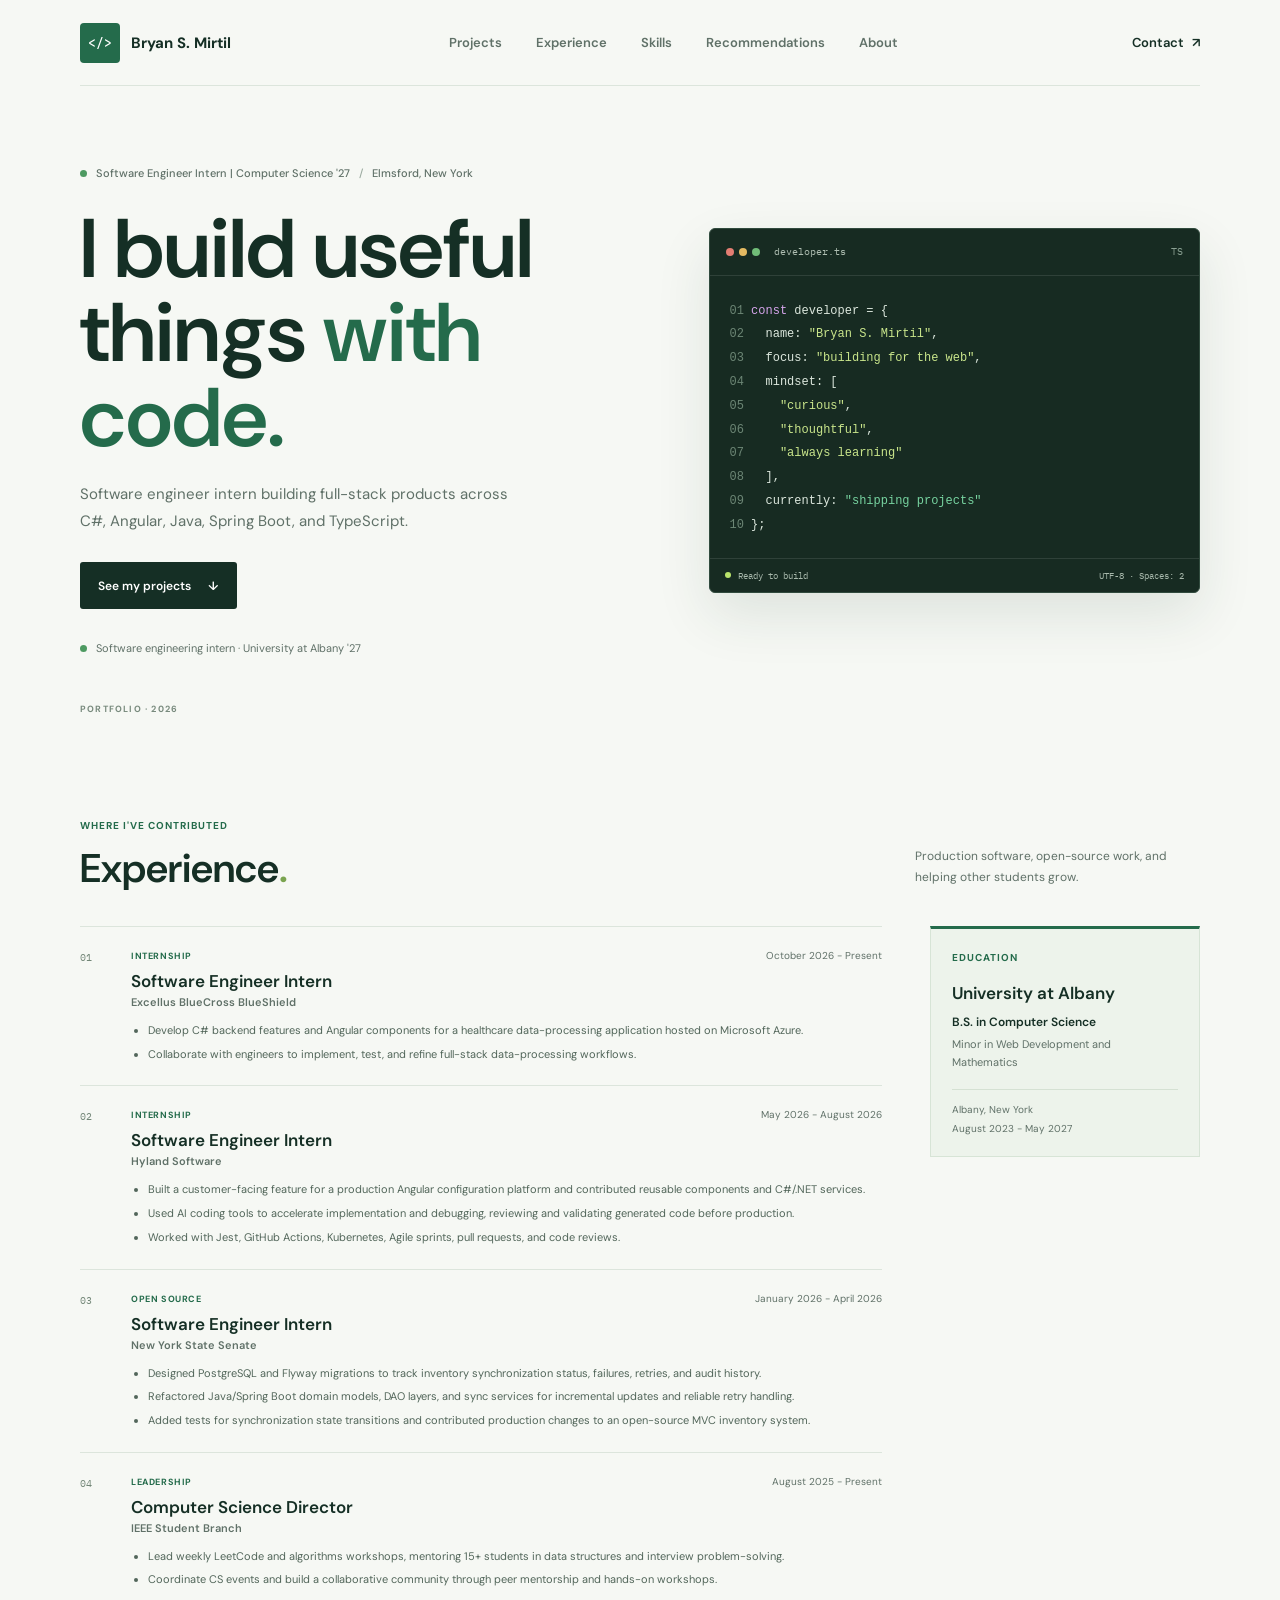
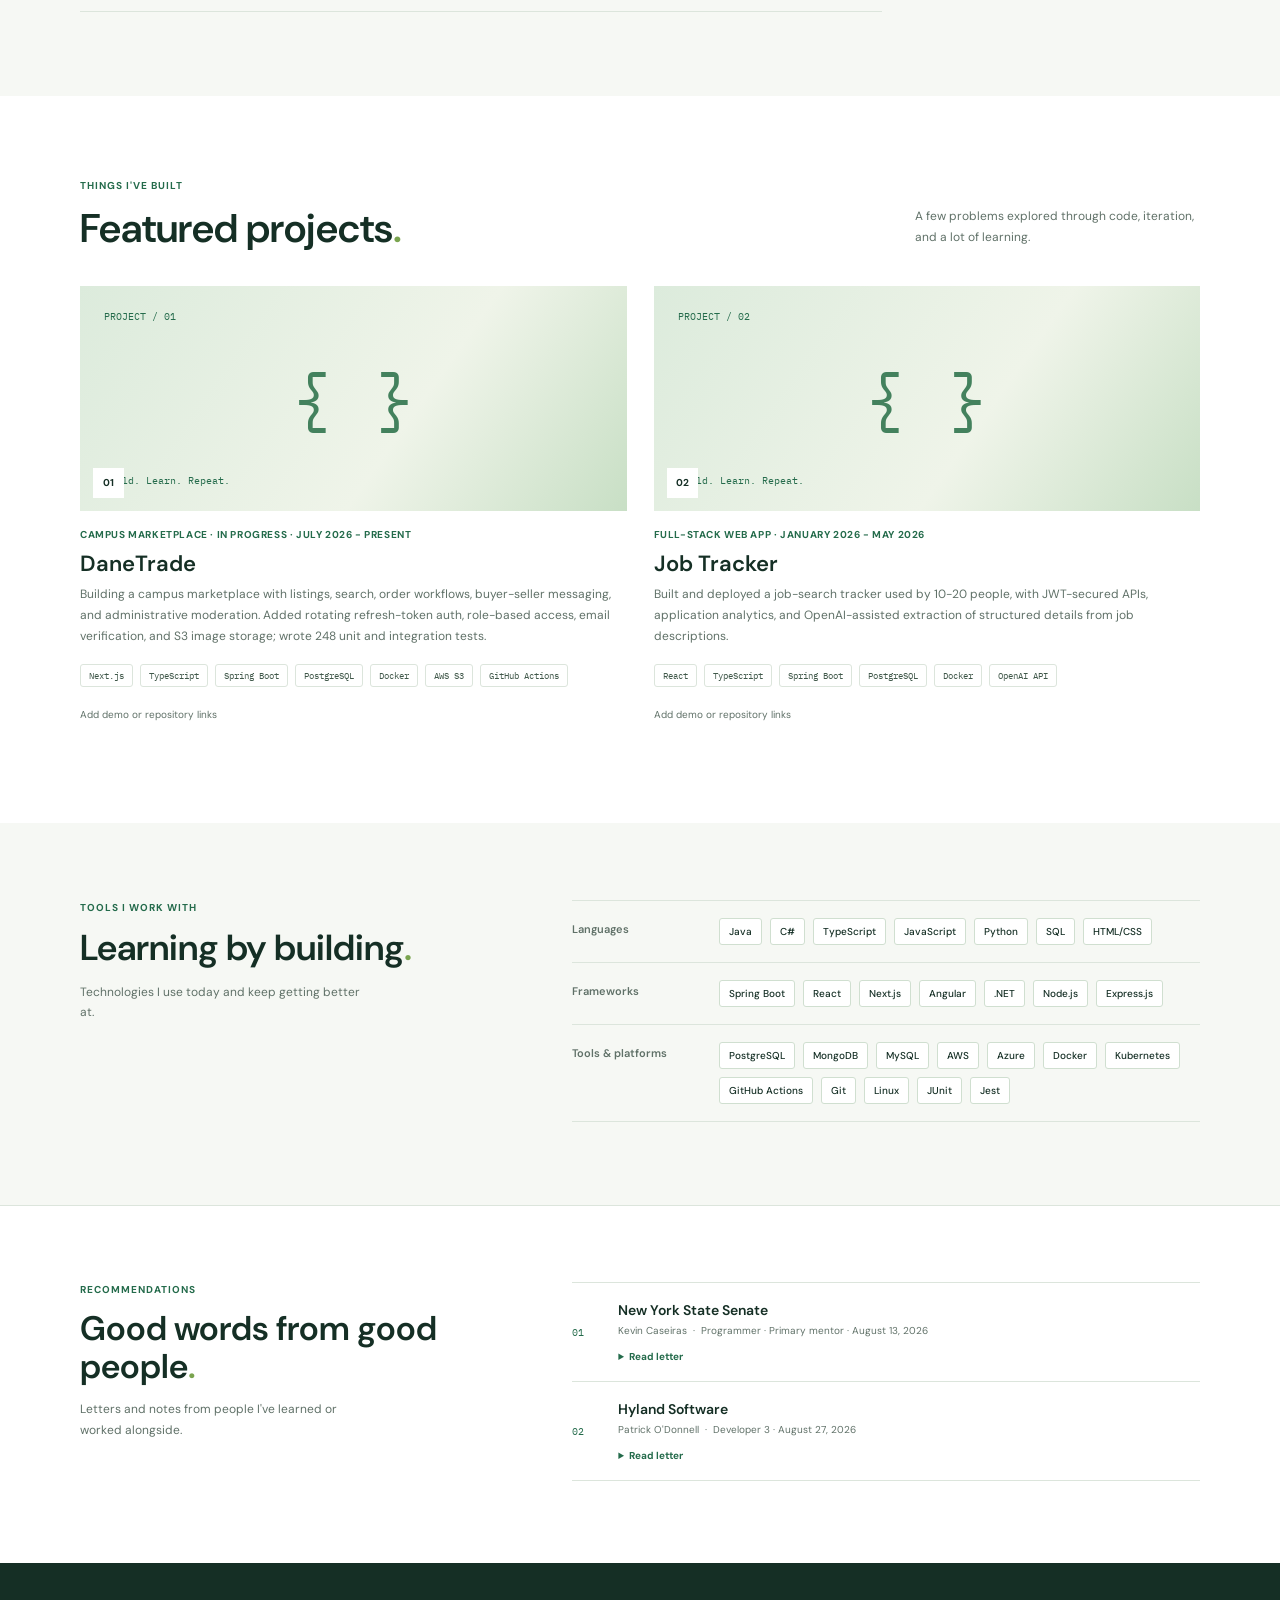
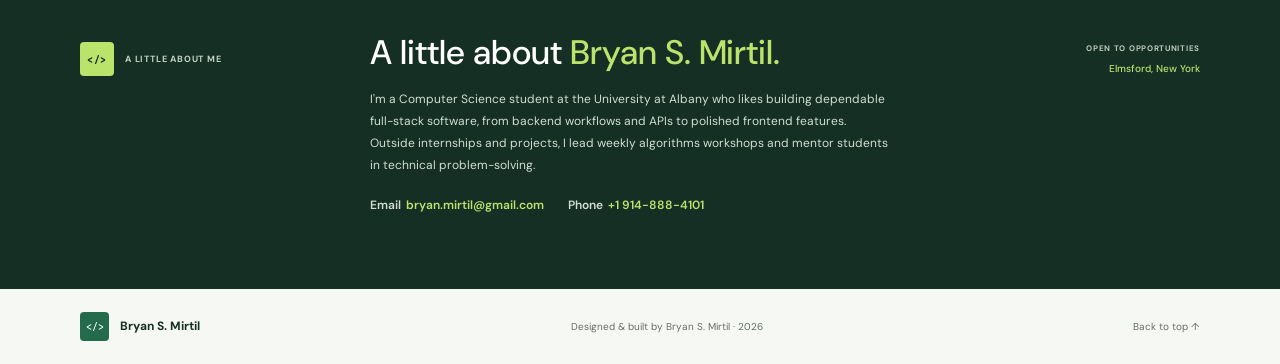
==== index.html @ 73e74c9e "Add files via upload" ====
<!doctype html>
<html lang="en">
  <head>
    <meta charset="utf-8">
    <meta name="viewport" content="width=device-width, initial-scale=1">
    <meta name="theme-color" content="#f6f8f4">
    <meta name="description" content="Software engineering portfolio, projects, and contact information.">
    <title>Your Name | Software Engineer</title>
    <link rel="preconnect" href="https://fonts.googleapis.com">
    <link rel="preconnect" href="https://fonts.gstatic.com" crossorigin>
    <link href="https://fonts.googleapis.com/css2?family=DM+Sans:wght@400;500;600;700&family=IBM+Plex+Mono:wght@400;500;600&display=swap" rel="stylesheet">
    <link rel="stylesheet" href="styles.css?v=5">
    <script src="content.js?v=8" defer></script>
    <script src="app.js?v=7" defer></script>
  </head>
  <body>
    <header class="site-header">
      <a class="wordmark" href="#top" aria-label="Your Name, home"><span class="wordmark-mark" aria-hidden="true">&lt;/&gt;</span><span data-name>Your Name</span></a>
      <nav class="main-nav" aria-label="Main navigation">
        <a href="#work">Projects</a>
        <a href="#experience">Experience</a>
        <a href="#skills">Skills</a>
        <a href="#recommendations">Recommendations</a>
        <a href="#about">About</a>
      </nav>
      <a class="header-contact" href="contact.html">Contact <span aria-hidden="true">↗</span></a>
    </header>

    <main id="top">
      <section class="hero section-wrap" aria-labelledby="hero-title">
        <div class="hero-copy">
          <p class="eyebrow"><span class="status-dot" aria-hidden="true"></span><span data-role>Aspiring Software Engineer</span><span class="eyebrow-divider">/</span><span data-location>Based in your city</span></p>
          <h1 id="hero-title">I build useful things <span>with code.</span></h1>
          <p class="hero-intro" data-intro>I'm Your Name, an aspiring software engineer who enjoys turning thoughtful ideas into reliable, accessible software.</p>
          <div class="hero-actions">
            <a class="button button-dark" href="#work">See my projects <span aria-hidden="true">↓</span></a>
            <a class="text-link" data-github-link href="https://github.com/">GitHub <span aria-hidden="true">↗</span></a>
            <a class="text-link" data-linkedin-link href="https://linkedin.com/">LinkedIn <span aria-hidden="true">↗</span></a>
          </div>
          <p class="hero-note"><span class="status-dot" aria-hidden="true"></span><span data-availability>Open to internships and opportunities</span></p>
        </div>
        <div class="code-window" aria-label="A code editor showing a developer profile">
          <div class="code-titlebar"><div class="window-dots" aria-hidden="true"><i></i><i></i><i></i></div><span>developer.ts</span><span class="window-language">TS</span></div>
          <pre class="code-content"><code><span class="code-muted">01</span> <span class="code-purple">const</span> developer = {
<span class="code-muted">02</span>   name: <span class="code-string">"<span data-code-name>Your Name</span>"</span>,
<span class="code-muted">03</span>   focus: <span class="code-string">"building for the web"</span>,
<span class="code-muted">04</span>   mindset: [
<span class="code-muted">05</span>     <span class="code-string">"curious"</span>,
<span class="code-muted">06</span>     <span class="code-string">"thoughtful"</span>,
<span class="code-muted">07</span>     <span class="code-string">"always learning"</span>
<span class="code-muted">08</span>   ],
<span class="code-muted">09</span>   currently: <span class="code-green">"shipping projects"</span>
<span class="code-muted">10</span> };</code></pre>
          <div class="code-status"><span><i></i> Ready to build</span><span>UTF-8 · Spaces: 2</span></div>
        </div>
        <div class="hero-index" aria-hidden="true">PORTFOLIO · <span data-year>2026</span></div>
      </section>

      <section class="experience-section" id="experience" aria-labelledby="experience-title">
        <div class="section-wrap">
          <div class="section-heading">
            <div><p class="eyebrow section-kicker">WHERE I'VE CONTRIBUTED</p><h2 id="experience-title">Experience<span class="heading-period">.</span></h2></div>
            <p class="section-aside">Production software, open-source work, and helping other students grow.</p>
          </div>
          <div class="experience-layout">
            <div class="experience-list" id="experience-list" aria-live="polite"></div>
            <aside class="education-panel" aria-labelledby="education-title">
              <p class="eyebrow section-kicker">EDUCATION</p>
              <h3 id="education-title" data-school>University at Albany</h3>
              <p class="education-degree" data-degree>B.S. in Computer Science</p>
              <p class="education-minor" data-minor>Minor in Web Development and Mathematics</p>
              <p class="education-meta"><span data-education-location>Albany, New York</span><span data-education-dates>August 2023 – May 2027</span></p>
            </aside>
          </div>
        </div>
      </section>

      <section class="work-section" id="work" aria-labelledby="work-title">
        <div class="section-wrap">
          <div class="section-heading">
            <div>
              <p class="eyebrow section-kicker">THINGS I'VE BUILT</p>
              <h2 id="work-title">Featured projects<span class="heading-period">.</span></h2>
            </div>
            <p class="section-aside">A few problems explored through code, iteration, and a lot of learning.</p>
          </div>
          <div class="project-grid" id="project-list" aria-live="polite"></div>
        </div>
      </section>

      <section class="skills-section" id="skills" aria-labelledby="skills-title">
        <div class="section-wrap skills-layout">
          <div class="skills-heading"><p class="eyebrow section-kicker">TOOLS I WORK WITH</p><h2 id="skills-title">Learning by building<span class="heading-period">.</span></h2><p class="skills-intro">Technologies I use today and keep getting better at.</p></div>
          <div class="skills-list" id="skills-list" aria-live="polite"></div>
        </div>
      </section>

      <section class="recommendations-section" id="recommendations" aria-labelledby="recommendations-title">
        <div class="section-wrap recommendations-layout">
          <div class="recommendations-heading"><p class="eyebrow section-kicker">RECOMMENDATIONS</p><h2 id="recommendations-title">Good words from good people<span class="heading-period">.</span></h2><p class="recommendation-intro">Letters and notes from people I've learned or worked alongside.</p></div>
          <div class="recommendation-list" id="recommendation-list" aria-live="polite"></div>
        </div>
      </section>

      <section class="about-section" id="about" aria-labelledby="about-title">
        <div class="section-wrap about-layout">
          <div class="about-label"><span class="about-mark" aria-hidden="true">&lt;/&gt;</span><span>A LITTLE ABOUT ME</span></div>
          <div class="about-copy">
            <h2 id="about-title">A little about <span data-name>Your Name</span><span class="about-period">.</span></h2>
            <p data-about>I'm growing as an engineer by building projects, learning from feedback, and getting curious about how things work under the hood.</p>
            <div class="contact-links">
              <a class="about-link" data-email-link href="mailto:hello@example.com">Email <span data-email>hello@example.com</span></a>
              <a class="about-link" data-phone-link href="tel:+19148884101">Phone <span data-phone>(914) 888-4101</span></a>
            </div>
          </div>
          <div class="about-meta"><span>OPEN TO OPPORTUNITIES</span><span data-location>Based in your city</span></div>
        </div>
      </section>
    </main>

    <footer class="site-footer section-wrap">
      <a class="wordmark footer-wordmark" href="#top"><span class="wordmark-mark" aria-hidden="true">&lt;/&gt;</span><span data-name>Your Name</span></a>
      <p>Designed &amp; built by <span data-name>Your Name</span> <span aria-hidden="true">·</span> <span data-year>2026</span></p>
      <a class="back-to-top" href="#top">Back to top ↑</a>
    </footer>
  </body>
</html>
---- styles.css ----
:root {
  color-scheme: light;
  --paper: #f6f8f4;
  --white: #fff;
  --ink: #152f25;
  --muted: #607168;
  --green: #246b4b;
  --bright: #b9e36b;
  --line: #dce5dc;
  --mono: "IBM Plex Mono", monospace;
  --sans: "DM Sans", sans-serif;
}

* { box-sizing: border-box; }
html { scroll-behavior: smooth; }
body { margin: 0; background: var(--paper); color: var(--ink); font-family: var(--sans); -webkit-font-smoothing: antialiased; }
a { color: inherit; }
.section-wrap, .site-header { width: min(1120px, calc(100% - 72px)); margin-inline: auto; }
.site-header { min-height: 86px; display: flex; align-items: center; justify-content: space-between; gap: 30px; border-bottom: 1px solid var(--line); }
.site-header { min-height: 86px; display: flex; align-items: center; justify-content: space-between; gap: 30px; border-bottom: 1px solid var(--line); }
.wordmark { display: inline-flex; align-items: center; gap: 11px; text-decoration: none; font-size: 15px; font-weight: 700; white-space: nowrap; }
.wordmark-mark { display: grid; place-items: center; width: 40px; height: 40px; border-radius: 4px; background: var(--green); color: white; font-family: var(--mono); font-size: 13px; font-weight: 500; }
.main-nav { display: flex; align-items: center; gap: 34px; }
.main-nav a, .header-contact { font-size: 13px; font-weight: 600; text-decoration: none; }
.main-nav a { color: var(--muted); transition: color 160ms ease; }
.main-nav a:hover, .header-contact:hover, .text-link:hover { color: var(--green); }
.header-contact { padding: 13px 0 13px 16px; }
.header-contact span { margin-left: 5px; }
.hero { min-height: 560px; padding-block: 79px 85px; display: grid; grid-template-columns: 1fr 0.88fr; align-items: center; gap: 70px; position: relative; }
.hero-copy { max-width: 550px; }
.eyebrow { margin: 0; font-size: 10px; line-height: 1.5; font-weight: 700; letter-spacing: 1px; }
.hero-copy > .eyebrow { display: flex; align-items: center; flex-wrap: wrap; gap: 9px; color: var(--muted); letter-spacing: 0; font-size: 11px; font-weight: 500; }
.status-dot { display: inline-block; width: 7px; height: 7px; flex: 0 0 7px; border-radius: 50%; background: #4d9a61; }
.eyebrow-divider { color: #9baa9f; }
h1, h2, h3, p { margin-top: 0; }
h1 { max-width: 620px; margin-block: 25px 20px; font-size: clamp(56px, 6.5vw, 84px); line-height: 1.02; font-weight: 600; letter-spacing: 0; }
h1 span { color: var(--green); }
.hero-intro { max-width: 440px; margin-bottom: 27px; color: var(--muted); font-size: 15px; line-height: 1.8; }
.hero-actions { display: flex; align-items: center; flex-wrap: wrap; gap: 24px; }
.button { min-height: 47px; padding: 0 18px; display: inline-flex; align-items: center; justify-content: center; gap: 17px; border-radius: 3px; text-decoration: none; font-size: 12px; font-weight: 600; transition: transform 160ms ease, background 160ms ease; }
.button:hover { transform: translateY(-2px); }
.button-dark { background: var(--ink); color: white; }
.button-dark:hover { background: var(--green); }
.text-link, .about-link { font-size: 12px; font-weight: 600; text-decoration: none; }
.hero-note { display: flex; align-items: center; gap: 9px; margin: 32px 0 0; color: var(--muted); font-size: 11px; }
.code-window { min-width: 0; overflow: hidden; border: 1px solid #314b3e; border-radius: 6px; background: #172b22; box-shadow: 0 22px 55px #183d301c; color: #e2ece4; animation: appear 650ms ease-out both; }
.code-titlebar { height: 47px; padding: 0 16px; display: flex; align-items: center; justify-content: space-between; gap: 14px; border-bottom: 1px solid #ffffff1a; color: #aebdb1; font-family: var(--mono); font-size: 10px; }
.window-dots { display: flex; gap: 5px; }
.window-dots i { width: 8px; height: 8px; border-radius: 50%; background: #e37d72; }
.window-dots i:nth-child(2) { background: #e4ba62; }
.window-dots i:nth-child(3) { background: #71bd78; }
.window-language { margin-left: auto; color: #8ba193; }
.code-content { min-height: 267px; margin: 0; padding: 23px 20px 21px; overflow-x: auto; color: #dce7dd; font-family: var(--mono); font-size: 12px; line-height: 1.9; }
.code-muted { color: #6c8675; }
.code-purple { color: #d5a4eb; }
.code-string { color: #c9e58b; }
.code-green { color: #77d3a0; }
.code-status { min-height: 34px; padding: 0 15px; display: flex; align-items: center; justify-content: space-between; gap: 10px; border-top: 1px solid #ffffff1a; color: #a8b9ac; font-family: var(--mono); font-size: 9px; }
.code-status span:first-child { display: flex; align-items: center; gap: 7px; }
.code-status i { width: 6px; height: 6px; border-radius: 50%; background: var(--bright); }
.hero-index { position: absolute; bottom: 25px; left: 0; color: #788a7d; font-size: 9px; font-weight: 700; letter-spacing: 1.2px; }
.experience-section { padding-block: 78px 84px; }
.experience-layout { display: grid; grid-template-columns: minmax(0, 1fr) 270px; align-items: start; gap: 48px; }
.experience-list { border-top: 1px solid var(--line); }
.experience-item { padding: 22px 0; display: grid; grid-template-columns: 34px minmax(0, 1fr); gap: 17px; border-bottom: 1px solid var(--line); }
.experience-number { padding-top: 2px; color: #718576; font-family: var(--mono); font-size: 10px; }
.experience-meta { display: flex; align-items: baseline; justify-content: space-between; flex-wrap: wrap; gap: 6px 16px; color: var(--muted); font-size: 10px; }
.experience-kind { color: var(--green); font-size: 9px; font-weight: 700; letter-spacing: 0.6px; text-transform: uppercase; }
.experience-details h3 { margin: 8px 0 3px; font-size: 17px; font-weight: 600; }
.experience-organization { margin: 0 0 12px; color: var(--muted); font-size: 11px; font-weight: 600; }
.experience-details ul { margin: 0; padding-left: 17px; color: #52665a; font-size: 11px; line-height: 1.7; }
.experience-details li + li { margin-top: 5px; }
.education-panel { padding: 21px; border: 1px solid #d7e4d6; border-top: 3px solid var(--green); background: #edf3eb; }
.education-panel .section-kicker { margin-bottom: 17px; }
.education-panel h3 { margin: 0 0 9px; font-size: 17px; font-weight: 600; }
.education-degree { margin: 0 0 5px; color: var(--ink); font-size: 12px; font-weight: 600; line-height: 1.5; }
.education-minor { margin: 0; color: var(--muted); font-size: 11px; line-height: 1.6; }
.education-meta { margin: 18px 0 0; padding-top: 13px; display: grid; gap: 6px; border-top: 1px solid #d5e1d3; color: var(--muted); font-size: 10px; }
.work-section { padding-block: 82px 93px; background: var(--white); }
.section-heading { margin-bottom: 36px; display: flex; align-items: end; justify-content: space-between; gap: 35px; }
.section-kicker { margin-bottom: 13px; color: var(--green); }
h2 { margin-bottom: 0; font-size: 40px; line-height: 1.1; font-weight: 600; letter-spacing: 0; }
.heading-period, .about-period { color: #7aa44f; }
.section-aside { max-width: 285px; margin-bottom: 3px; color: var(--muted); font-size: 12px; line-height: 1.7; }
.project-grid { display: grid; grid-template-columns: repeat(2, minmax(0, 1fr)); gap: 42px 27px; }
.project-item { min-width: 0; }
.project-image { height: 225px; position: relative; display: grid; place-items: center; overflow: hidden; background: #e8efe7; }
.project-image img { width: 100%; height: 100%; display: block; object-fit: cover; }
.project-art-code { width: 100%; height: 100%; padding: 24px; display: flex; flex-direction: column; align-items: flex-start; justify-content: space-between; background: linear-gradient(125deg, #dcebdc, #eff4e9 60%, #c8dfc5); color: var(--green); font-family: var(--mono); font-size: 10px; }
.project-art-code strong { align-self: center; color: #43815d; font-size: 68px; font-weight: 400; }
.project-number { position: absolute; left: 13px; bottom: 13px; min-width: 31px; height: 30px; display: grid; place-items: center; background: white; color: var(--ink); font-size: 10px; font-weight: 700; }
.project-meta { margin-top: 17px; color: var(--green); font-size: 10px; font-weight: 700; letter-spacing: 0.6px; text-transform: uppercase; }
.project-item h3 { margin: 9px 0 7px; font-size: 22px; line-height: 1.25; font-weight: 600; }
.project-description { min-height: 42px; max-width: 540px; margin-bottom: 15px; color: var(--muted); font-size: 12px; line-height: 1.75; }
.project-technologies { min-height: 27px; display: flex; flex-wrap: wrap; align-items: center; gap: 7px; }
.project-technologies span { padding: 5px 8px; border: 1px solid var(--line); border-radius: 3px; color: #40584a; font-family: var(--mono); font-size: 9px; }
.project-links { min-height: 31px; margin-top: 10px; display: flex; flex-wrap: wrap; align-items: center; gap: 18px; }
.project-link { display: inline-flex; align-items: center; gap: 6px; color: var(--green); font-size: 11px; font-weight: 700; text-decoration: none; }
.project-link:hover { color: #548b4c; }
.project-link-muted, .project-link-placeholder { color: var(--muted); }
.project-link-placeholder { font-size: 10px; }
.empty-state { margin: 0; padding: 24px 0; color: var(--muted); font-size: 13px; line-height: 1.7; }
.empty-state code { padding: 2px 5px; background: #edf2eb; color: var(--green); font-family: var(--mono); font-size: 11px; }
.skills-section { padding-block: 77px 83px; border-bottom: 1px solid var(--line); }
.skills-layout { display: grid; grid-template-columns: 0.8fr 1.2fr; gap: 74px; }
.skills-heading h2 { max-width: 370px; font-size: 36px; }
.skills-intro { max-width: 280px; margin: 14px 0 0; color: var(--muted); font-size: 12px; line-height: 1.7; }
.skills-list { border-top: 1px solid var(--line); }
.skill-group { padding: 17px 0; display: grid; grid-template-columns: 125px 1fr; gap: 22px; border-bottom: 1px solid var(--line); }
.skill-group h3 { margin: 4px 0 0; color: var(--muted); font-size: 11px; font-weight: 600; }
.skill-group ul { margin: 0; padding: 0; display: flex; flex-wrap: wrap; gap: 8px; list-style: none; }
.skill-group li { padding: 6px 9px; border: 1px solid #d0dfd0; border-radius: 3px; background: white; color: var(--ink); font-size: 10px; font-weight: 500; }
.recommendations-section { padding-block: 76px 82px; background: white; }
.recommendations-layout { display: grid; grid-template-columns: 0.8fr 1.2fr; gap: 74px; }
.recommendations-heading h2 { max-width: 390px; font-size: 34px; }
.recommendation-intro { max-width: 300px; margin: 14px 0 0; color: var(--muted); font-size: 12px; line-height: 1.75; }
.recommendation-list { border-top: 1px solid var(--line); }
.recommendation-item { padding: 18px 0; display: grid; grid-template-columns: 32px minmax(0, 1fr) auto; align-items: center; gap: 14px; border-bottom: 1px solid var(--line); }
.recommendation-number { color: var(--green); font-family: var(--mono); font-size: 10px; }
.recommendation-item h3 { margin: 0 0 5px; font-size: 14px; font-weight: 600; }
.recommendation-item p { margin: 0; color: var(--muted); font-size: 10px; }
.recommendation-item p span { padding-inline: 3px; }
.recommendation-item > a { display: inline-flex; align-items: center; gap: 6px; color: var(--green); font-size: 10px; font-weight: 700; text-decoration: none; white-space: nowrap; }
.recommendation-item > a:hover { color: #548b4c; }
.recommendations-empty { padding-block: 19px; }
.recommendation-letter { margin-top: 13px; }
.recommendation-letter summary { width: fit-content; color: var(--green); cursor: pointer; font-size: 10px; font-weight: 700; list-style-position: inside; }
.recommendation-letter summary:hover { color: #548b4c; }
.letter-body { max-width: 650px; padding: 12px 15px; border-left: 2px solid #91b56b; background: #f5f8f2; }
.letter-body p { margin: 0 0 11px; color: #43564a; font-size: 11px; line-height: 1.75; }
.letter-body p:last-child { margin-bottom: 0; white-space: pre-line; }
.about-section { padding-block: 71px 76px; background: var(--ink); color: white; }
.about-layout { display: grid; grid-template-columns: 0.55fr 1.2fr 0.55fr; align-items: start; gap: 42px; }
.about-label { padding-top: 8px; display: flex; align-items: center; gap: 11px; color: #c1d2c4; font-size: 9px; font-weight: 700; letter-spacing: 0.8px; }
.about-mark { width: 34px; height: 34px; flex: 0 0 34px; display: grid; place-items: center; border-radius: 4px; background: var(--bright); color: var(--ink); font-family: var(--mono); font-size: 10px; }
.about-copy h2 { margin-bottom: 16px; font-size: 34px; font-weight: 500; }
.about-copy h2 [data-name] { color: var(--bright); }
.about-period { color: var(--bright); }
.about-copy > p { max-width: 520px; margin-bottom: 20px; color: #d0ded2; font-size: 12px; line-height: 1.85; }
.about-link { display: inline-flex; flex-wrap: wrap; gap: 5px; color: #d0ded2; }
.about-link span { color: var(--bright); }
.contact-links { display: flex; flex-wrap: wrap; gap: 9px 24px; }
.about-meta { padding-top: 9px; display: grid; justify-items: end; gap: 9px; color: #b9cbbd; font-size: 8px; font-weight: 700; letter-spacing: 0.7px; text-align: right; }
.about-meta span:last-child { color: var(--bright); font-size: 10px; font-weight: 500; letter-spacing: 0; }
.site-footer { min-height: 75px; display: flex; align-items: center; justify-content: space-between; gap: 20px; }
.footer-wordmark { font-size: 12px; }
.footer-wordmark .wordmark-mark { width: 29px; height: 29px; font-size: 10px; }
.site-footer p, .back-to-top { margin: 0; color: var(--muted); font-size: 10px; text-decoration: none; }
.back-to-top:hover { color: var(--green); }
a:focus-visible { outline: 3px solid #82aa56; outline-offset: 4px; }
@keyframes appear { from { opacity: 0; transform: translateY(12px); } to { opacity: 1; transform: translateY(0); } }

@media (max-width: 850px) {
  .section-wrap, .site-header { width: min(100% - 48px, 680px); }
  .site-header { gap: 16px; }
  .main-nav { gap: 18px; }
  .hero { min-height: auto; grid-template-columns: 1fr 0.92fr; gap: 32px; padding-block: 67px 79px; }
  h1 { font-size: 58px; }
  .code-content { padding-inline: 14px; font-size: 10px; }
    .experience-layout { grid-template-columns: minmax(0, 1fr) 225px; gap: 24px; }
  .project-image { height: 190px; }
  .skills-layout { gap: 35px; }
  .about-layout { grid-template-columns: 0.65fr 1.35fr; gap: 25px; }
  .about-meta { grid-column: 2; justify-items: start; text-align: left; padding-top: 0; }
}
@media (max-width: 600px) {
  .section-wrap, .site-header { width: calc(100% - 40px); }
  .site-header { min-height: 78px; flex-wrap: wrap; gap: 8px 12px; padding-block: 10px; }
  .wordmark { font-size: 13px; }
  .wordmark-mark { width: 34px; height: 34px; }
  .header-contact { margin-left: auto; padding: 8px 0 8px 8px; font-size: 11px; }
  .main-nav { order: 3; width: 100%; justify-content: space-between; gap: 12px; padding-top: 3px; }
  .main-nav a { font-size: 10px; }
  .hero { display: flex; flex-direction: column; align-items: stretch; gap: 32px; padding-block: 51px 62px; }
  .hero-copy > .eyebrow { font-size: 10px; }
  h1 { margin-block: 22px 15px; font-size: 53px; }
  .hero-intro { margin-bottom: 21px; font-size: 13px; }
  .hero-actions { gap: 18px; }
  .hero-note { margin-top: 24px; }
  .code-content { min-height: 248px; padding: 19px 14px; font-size: 10px; }
  .hero-index { bottom: 19px; }
  .work-section { padding-block: 62px 68px; }
  .section-heading { display: block; margin-bottom: 27px; }
  h2 { font-size: 34px; }
  .section-aside { max-width: 330px; margin-top: 12px; }
  .project-grid { grid-template-columns: 1fr; gap: 34px; }
  .project-image { height: auto; aspect-ratio: 1.55; }
  .project-item h3 { font-size: 21px; }
  .project-description { min-height: 0; }
    .experience-section { padding-block: 61px 68px; }
    .experience-layout { display: block; }
    .education-panel { margin-top: 26px; }
    .experience-item { grid-template-columns: 26px minmax(0, 1fr); gap: 11px; }
    .experience-meta { font-size: 9px; }
    .experience-details h3 { font-size: 16px; }
    .experience-details ul { font-size: 10px; }
  .skills-section { padding-block: 61px 68px; }
  .skills-layout { display: block; }
  .skills-heading h2 { font-size: 32px; }
  .skills-intro { margin-bottom: 23px; }
  .skill-group { grid-template-columns: 90px 1fr; gap: 12px; }
  .recommendations-section { padding-block: 61px 68px; }
  .recommendations-layout { display: block; }
  .recommendations-heading h2 { font-size: 30px; }
  .recommendation-intro { margin-bottom: 22px; }
  .recommendation-item { grid-template-columns: 25px minmax(0, 1fr); gap: 10px; }
  .recommendation-item > a { grid-column: 2; }
  .about-section { padding-block: 53px 58px; }
  .about-layout { display: flex; flex-direction: column; gap: 21px; }
  .about-copy h2 { font-size: 30px; }
  .about-meta { padding: 0 0 0 45px; }
  .site-footer { min-height: 72px; flex-wrap: wrap; gap: 12px; }
  .site-footer p, .back-to-top { font-size: 9px; }
}
  .contact-main { width: min(1120px, calc(100% - 72px)); min-height: calc(100vh - 162px); margin-inline: auto; padding-block: 75px 96px; }
  .contact-heading { max-width: 780px; padding-bottom: 37px; }
  .contact-heading .section-kicker { margin-bottom: 16px; }
  .contact-heading h1 { max-width: 760px; margin: 0 0 18px; font-size: clamp(48px, 6vw, 72px); }
  .contact-heading h1 span { color: var(--green); }
  .contact-heading > p:last-child { max-width: 600px; margin: 0; color: var(--muted); font-size: 14px; line-height: 1.8; }
  .contact-layout { padding-top: 31px; display: grid; grid-template-columns: minmax(210px, 0.7fr) minmax(0, 1.3fr); gap: 76px; border-top: 1px solid var(--line); }
  .contact-details { display: grid; align-content: start; justify-items: start; gap: 16px; }
  .contact-details .section-kicker { margin-bottom: 4px; }
  .contact-details > a { color: var(--green); font-size: 13px; font-weight: 600; text-decoration: none; overflow-wrap: anywhere; }
  .contact-details > a:hover { color: #548b4c; }
  .contact-location { margin: 6px 0 0; color: var(--muted); font-size: 12px; }
  .contact-form-panel { min-width: 0; }
  .contact-form { display: grid; gap: 18px; }
  .contact-fields { display: grid; grid-template-columns: repeat(2, minmax(0, 1fr)); gap: 18px 20px; }
  .contact-field { min-width: 0; display: grid; gap: 8px; }
  .contact-field-wide { grid-column: 1 / -1; }
  .contact-field label { color: var(--ink); font-size: 11px; font-weight: 700; }
  .contact-field input, .contact-field textarea { width: 100%; min-height: 46px; padding: 12px 13px; border: 1px solid #cdd9ce; border-radius: 3px; background: white; color: var(--ink); font: inherit; font-size: 13px; }
  .contact-field textarea { min-height: 170px; resize: vertical; line-height: 1.6; }
  .contact-field input::placeholder, .contact-field textarea::placeholder { color: #88968c; }
  .contact-field input:focus-visible, .contact-field textarea:focus-visible { outline: 2px solid #7eaa60; outline-offset: 2px; }
  .contact-submit-row { display: flex; align-items: center; flex-wrap: wrap; gap: 15px 22px; }
  .contact-submit-row .button { border: 0; cursor: pointer; font: inherit; font-size: 12px; }
  .contact-status, .contact-form-note { margin: 0; color: var(--muted); font-size: 10px; line-height: 1.6; }
  .contact-form-note { margin-top: 5px; }
  @media (max-width: 850px) {
    .contact-main { width: min(100% - 48px, 680px); }
    .contact-layout { grid-template-columns: minmax(180px, 0.65fr) minmax(0, 1.35fr); gap: 34px; }
  }
  @media (max-width: 600px) {
    .contact-main { width: calc(100% - 40px); padding-block: 53px 70px; }
    .contact-heading { padding-bottom: 29px; }
    .contact-heading h1 { font-size: 45px; }
    .contact-layout { display: flex; flex-direction: column; gap: 31px; padding-top: 25px; }
    .contact-details { gap: 12px; }
    .contact-fields { grid-template-columns: 1fr; gap: 15px; }
    .contact-field-wide { grid-column: auto; }
    .contact-field textarea { min-height: 145px; }
  }
  @media (prefers-reduced-motion: reduce) {
  *, *::before, *::after { scroll-behavior: auto !important; animation-duration: 0.01ms !important; transition-duration: 0.01ms !important; }
}
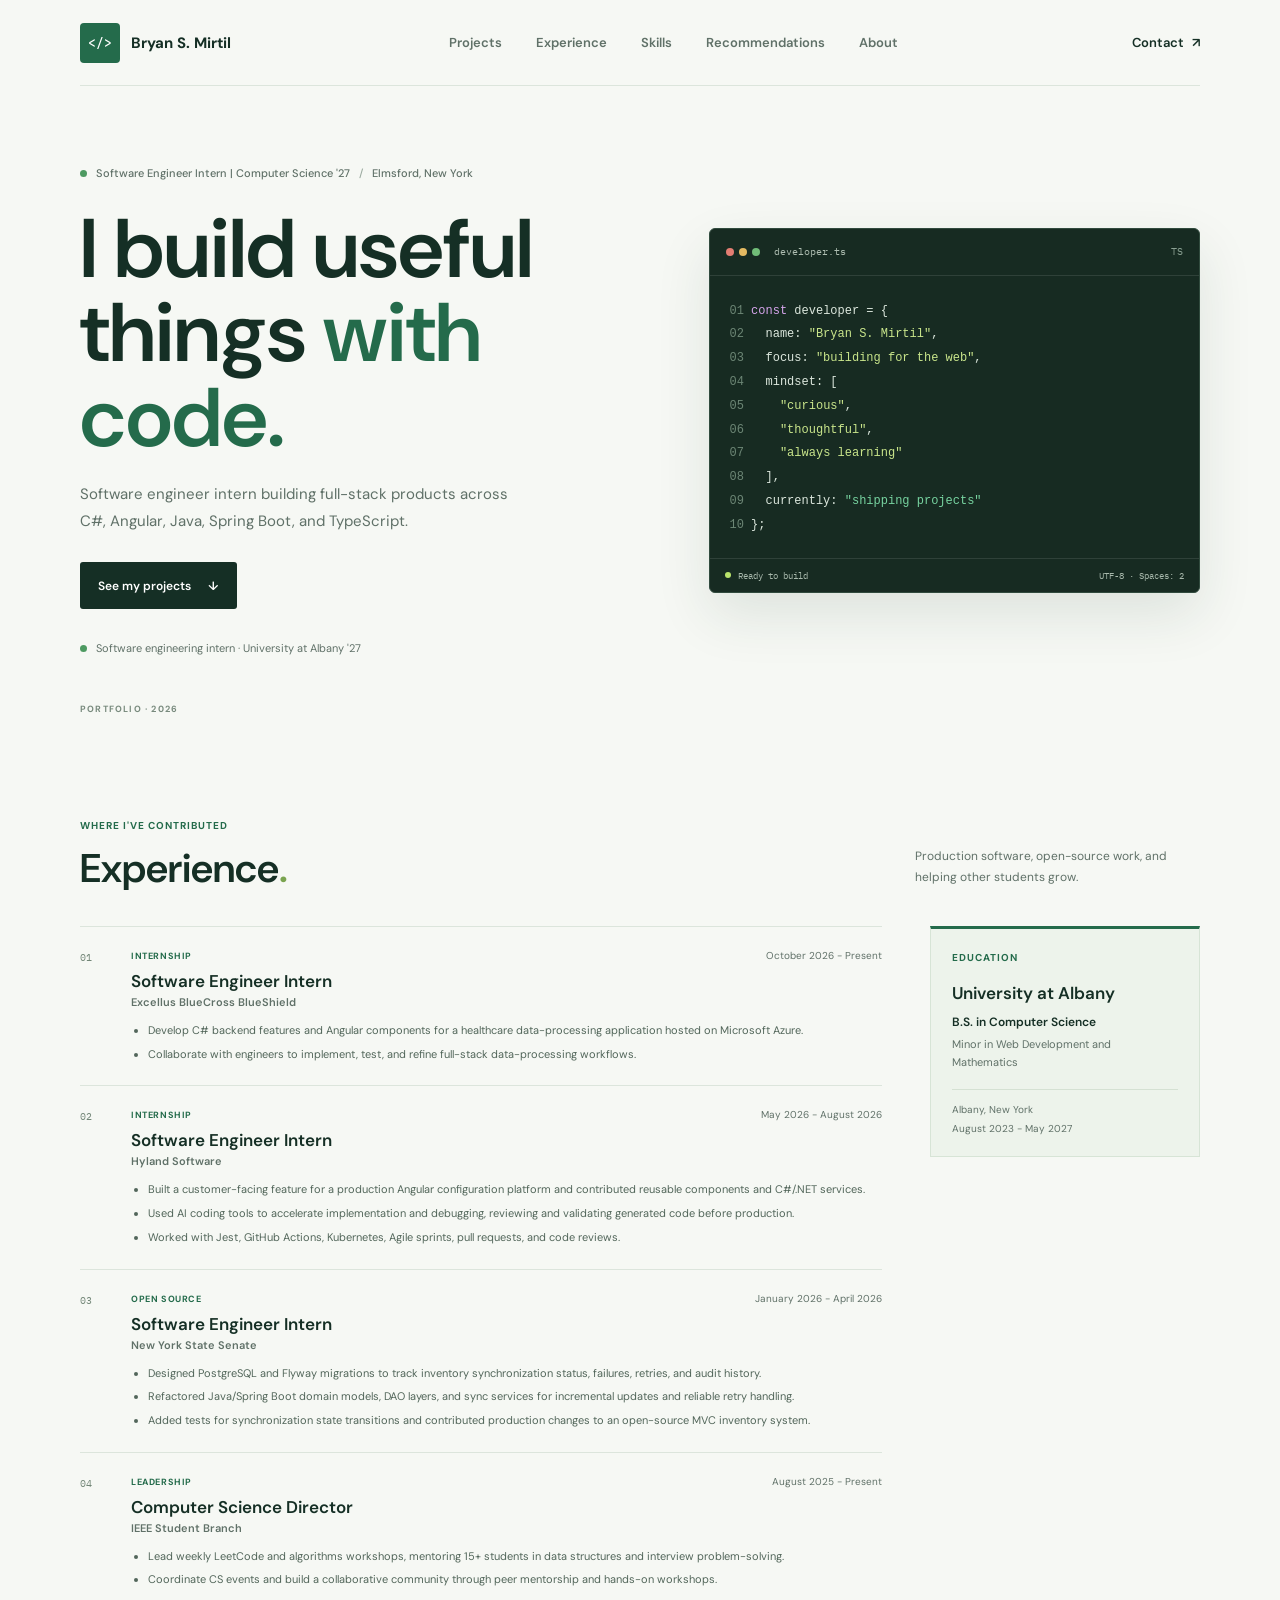
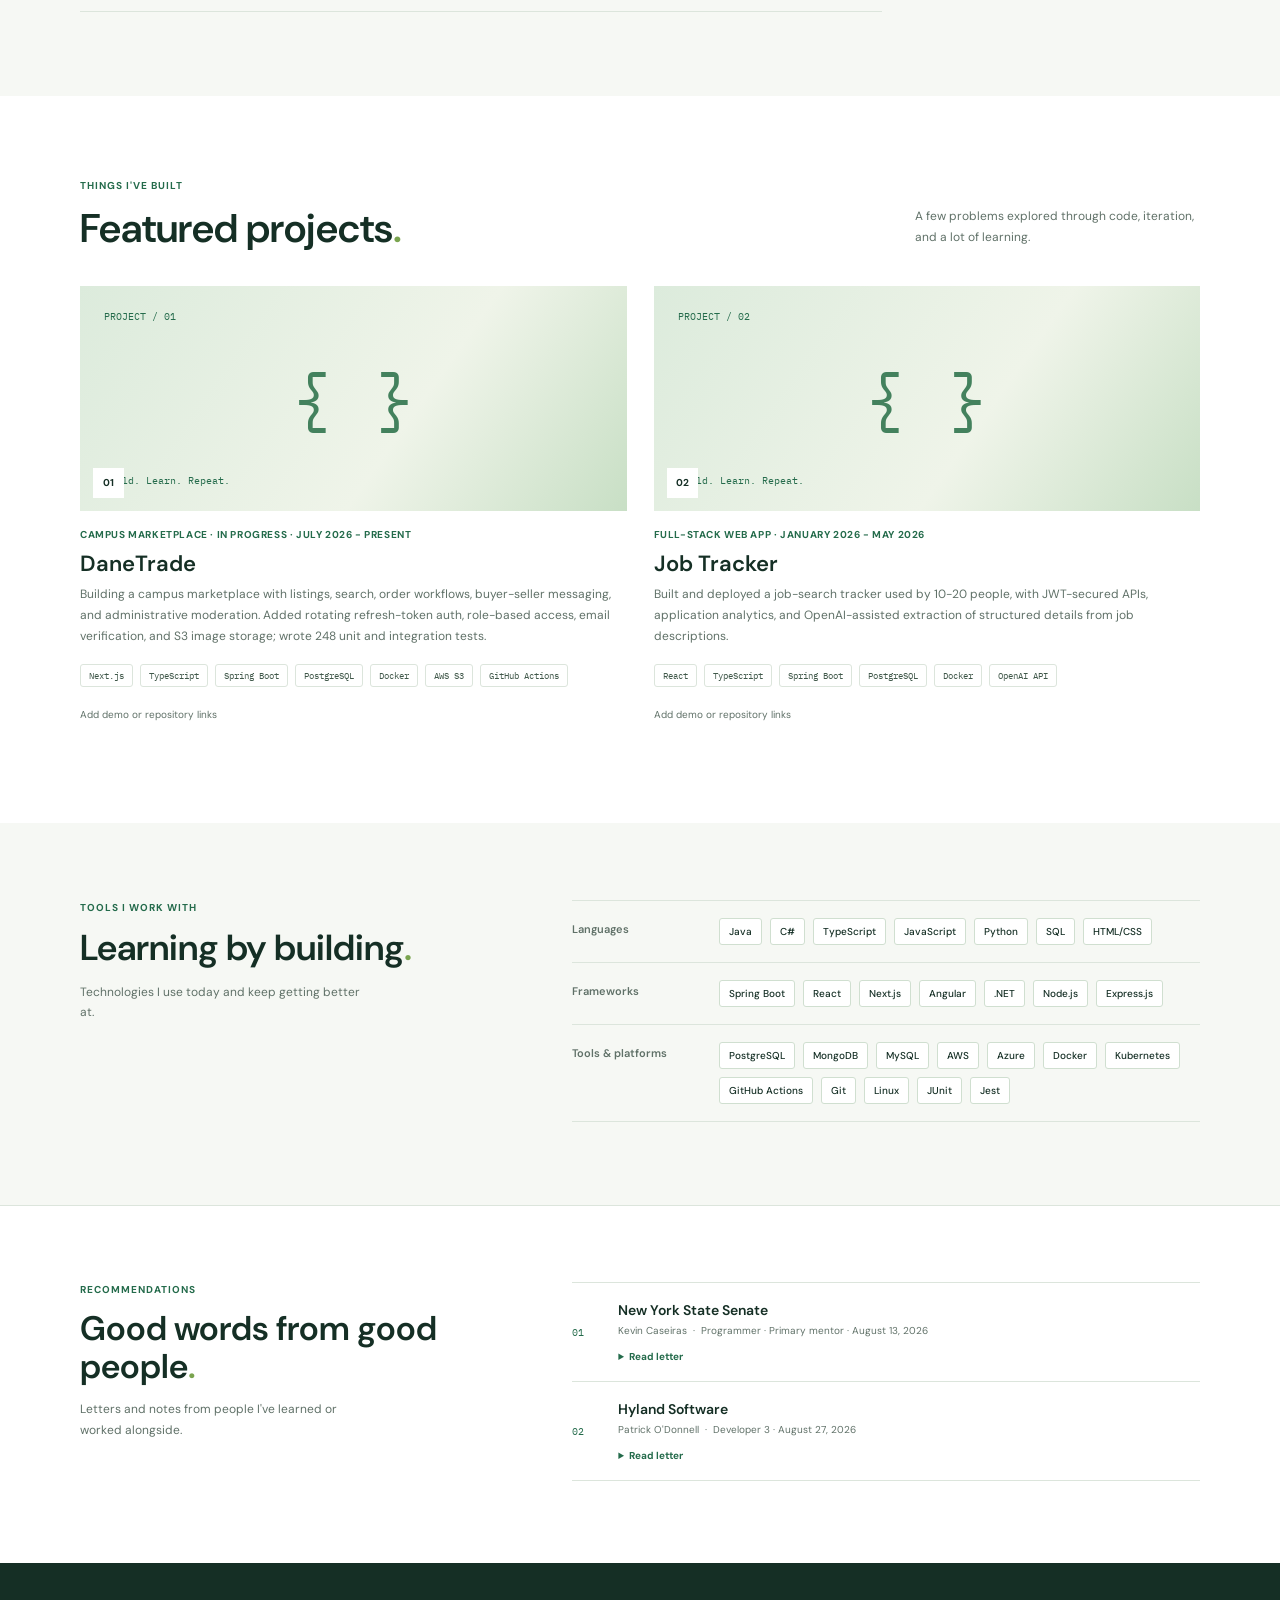
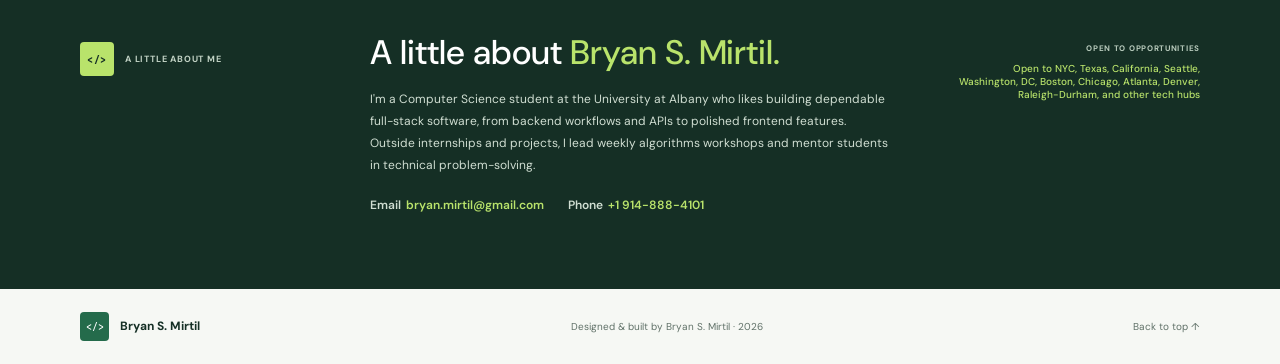
==== commit dc76e7d3: "Revise index.html for portfolio updates Updated the HTML structure and content for the portfolio pag" ====
--- a/index.html
+++ b/index.html
@@ -113,7 +113,14 @@
               <a class="about-link" data-phone-link href="tel:+19148884101">Phone <span data-phone>(914) 888-4101</span></a>
             </div>
           </div>
-          <div class="about-meta"><span>OPEN TO OPPORTUNITIES</span><span data-location>Based in your city</span></div>
+          <div class="about-meta">
+            <span>OPEN TO OPPORTUNITIES</span>
+            <span
+              >Open to NYC, Texas, California, Seattle, Washington, DC, Boston,
+              Chicago, Atlanta, Denver, Raleigh-Durham, and other tech
+              hubs</span
+            >
+          </div>
         </div>
       </section>
     </main>
@@ -124,4 +131,4 @@
       <a class="back-to-top" href="#top">Back to top ↑</a>
     </footer>
   </body>
-</html>+</html>
